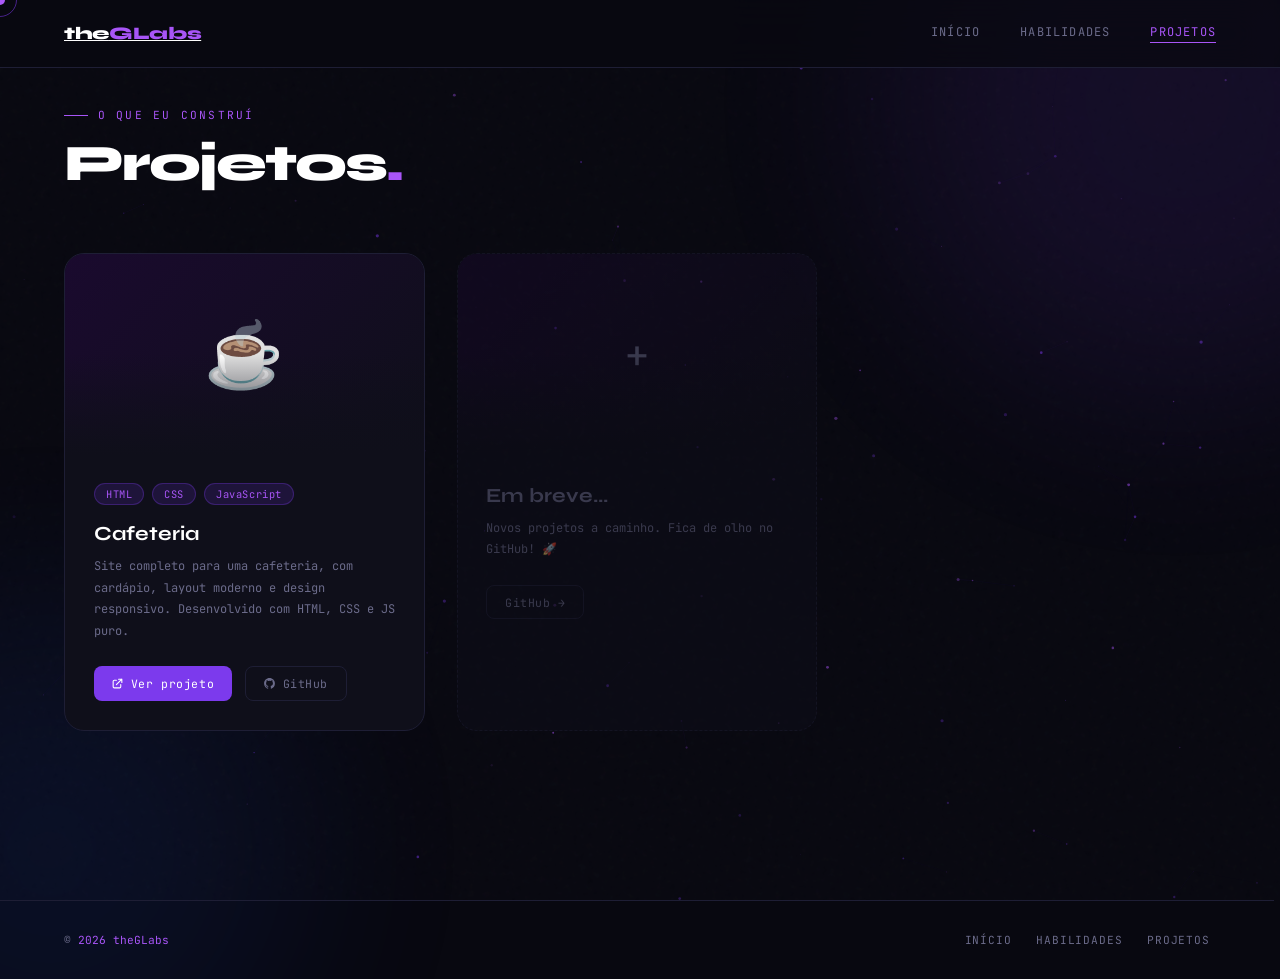
==== projetos.html @ 6a083416 "first commit" ====
<!DOCTYPE html>
<html lang="pt-BR">
<head>
  <meta charset="UTF-8"/>
  <meta name="viewport" content="width=device-width, initial-scale=1.0"/>
  <title>Projetos — Guilherme Fabris</title>
  <meta name="description" content="Projetos de Guilherme Fabris — desenvolvedor front-end."/>
  <meta name="theme-color" content="#7c3aed"/>
  <link rel="icon" type="image/svg+xml" href="data:image/svg+xml,<svg xmlns='http://www.w3.org/2000/svg' viewBox='0 0 32 32'><rect width='32' height='32' rx='8' fill='%237c3aed'/><text x='50%25' y='54%25' dominant-baseline='middle' text-anchor='middle' font-family='Arial Black,sans-serif' font-weight='900' font-size='18' fill='white'>G</text></svg>"/>
  <link rel="preconnect" href="https://fonts.googleapis.com">
  <link href="https://fonts.googleapis.com/css2?family=Syne:wght@400;600;700;800&family=JetBrains+Mono:wght@300;400;500&display=swap" rel="stylesheet">
  <link rel="stylesheet" href="css/global.css"/>
  <link rel="stylesheet" href="css/projects.css"/>
</head>
<body>

  <div id="progress-bar"></div>
  <div id="cursor"></div>
  <div id="cursor-ring"></div>
  <canvas id="particles"></canvas>
  <div class="bg-orb bg-orb-1"></div>
  <div class="bg-orb bg-orb-2"></div>

  <nav>
    <a class="nav-logo" href="index.html">the<span>GLabs</span></a>
    <div class="nav-links">
      <a href="index.html">Início</a>
      <a href="habilidades.html">Habilidades</a>
      <a href="projetos.html" class="active">Projetos</a>
    </div>
    <button class="nav-burger" id="burger" aria-label="Menu" onclick="toggleMenu()">
      <span></span><span></span><span></span>
    </button>
  </nav>

  <div class="nav-mobile" id="navMobile">
    <a href="index.html">Início</a>
    <a href="habilidades.html">Habilidades</a>
    <a href="projetos.html" class="active">Projetos</a>
  </div>

  <main class="inner-page">
    <div class="section-header fade-up">
      <div class="section-tag">O que eu construí</div>
      <h2 class="section-title">Projetos<span>.</span></h2>
    </div>

    <div class="projects-grid">
      <div class="project-card fade-up">
        <div class="project-thumb">☕</div>
        <div class="project-body">
          <div class="project-tags">
            <span class="project-tag">HTML</span>
            <span class="project-tag">CSS</span>
            <span class="project-tag">JavaScript</span>
          </div>
          <div class="project-title">Cafeteria</div>
          <div class="project-desc">
            Site completo para uma cafeteria, com cardápio, layout moderno e design responsivo.
            Desenvolvido com HTML, CSS e JS puro.
          </div>
          <div class="project-links">
            <a class="proj-link primary" href="https://portifolio-seven-umber-70.vercel.app" target="_blank" rel="noopener">
              <svg fill="none" viewBox="0 0 24 24" stroke="currentColor" stroke-width="2">
                <path stroke-linecap="round" stroke-linejoin="round" d="M10 6H6a2 2 0 00-2 2v10a2 2 0 002 2h10a2 2 0 002-2v-4M14 4h6m0 0v6m0-6L10 14"/>
              </svg>
              Ver projeto
            </a>
            <a class="proj-link secondary" href="https://github.com/theGLabs" target="_blank" rel="noopener">
              <svg viewBox="0 0 24 24" fill="currentColor">
                <path d="M12 2C6.477 2 2 6.484 2 12.017c0 4.425 2.865 8.18 6.839 9.504.5.092.682-.217.682-.483 0-.237-.008-.868-.013-1.703-2.782.605-3.369-1.343-3.369-1.343-.454-1.158-1.11-1.466-1.11-1.466-.908-.62.069-.608.069-.608 1.003.07 1.531 1.032 1.531 1.032.892 1.53 2.341 1.088 2.91.832.092-.647.35-1.088.636-1.338-2.22-.253-4.555-1.113-4.555-4.951 0-1.093.39-1.988 1.029-2.688-.103-.253-.446-1.272.098-2.65 0 0 .84-.27 2.75 1.026A9.564 9.564 0 0112 6.844c.85.004 1.705.115 2.504.337 1.909-1.296 2.747-1.027 2.747-1.027.546 1.379.202 2.398.1 2.651.64.7 1.028 1.595 1.028 2.688 0 3.848-2.339 4.695-4.566 4.943.359.309.678.92.678 1.855 0 1.338-.012 2.419-.012 2.747 0 .268.18.58.688.482A10.019 10.019 0 0022 12.017C22 6.484 17.522 2 12 2z"/>
              </svg>
              GitHub
            </a>
          </div>
        </div>
      </div>

      <div class="project-card fade-up placeholder-card">
        <div class="project-thumb placeholder-thumb">+</div>
        <div class="project-body">
          <div class="project-title placeholder-title">Em breve...</div>
          <div class="project-desc">Novos projetos a caminho. Fica de olho no GitHub! 🚀</div>
          <div class="project-links">
            <a class="proj-link secondary" href="https://github.com/theGLabs" target="_blank" rel="noopener">GitHub →</a>
          </div>
        </div>
      </div>
    </div>
  </main>

  <footer>
    <div class="footer-left">© <span id="footerYear"></span> <span>theGLabs</span></div>
    <div class="footer-right">
      <a href="index.html">Início</a>
      <a href="habilidades.html">Habilidades</a>
      <a href="projetos.html">Projetos</a>
    </div>
  </footer>

  <script src="js/cursor.js"></script>
  <script src="js/particles.js"></script>
  <script src="js/global.js"></script>
  <script src="js/projects.js"></script>
</body>
</html>
---- css/global.css ----
*, *::before, *::after {
  box-sizing: border-box;
  margin: 0;
  padding: 0;
}

:root {
  --bg:      #080810;
  --surface: #0f0f1a;
  --border:  #1e1e35;
  --accent:  #7c3aed;
  --accent2: #a855f7;
  --glow:    #7c3aed55;
  --text:    #e8e8f0;
  --muted:   #6b6b8a;
  --white:   #ffffff;
  --side:    clamp(1.5rem, 5vw, 4rem);
}

/* scrollbar */
::-webkit-scrollbar { width: 6px; }
::-webkit-scrollbar-track { background: var(--bg); }
::-webkit-scrollbar-thumb { background: var(--border); border-radius: 10px; }
::-webkit-scrollbar-thumb:hover { background: var(--accent); }

html {
  scroll-behavior: smooth;
  scrollbar-gutter: stable;
}

body {
  background: var(--bg);
  color: var(--text);
  font-family: 'JetBrains Mono', monospace;
  overflow-x: hidden;
  overflow-y: scroll;
  cursor: none;
}

/* noise overlay */
body::before {
  content: '';
  position: fixed;
  inset: 0;
  z-index: 0;
  background-image: url("data:image/svg+xml,%3Csvg viewBox='0 0 200 200' xmlns='http://www.w3.org/2000/svg'%3E%3Cfilter id='n'%3E%3CfeTurbulence type='fractalNoise' baseFrequency='0.65' numOctaves='3' stitchTiles='stitch'/%3E%3C/filter%3E%3Crect width='100%25' height='100%25' filter='url(%23n)' opacity='0.04'/%3E%3C/svg%3E");
  pointer-events: none;
  opacity: .5;
}

/* scroll progress bar */
#progress-bar {
  position: fixed;
  top: 0; left: 0;
  z-index: 200;
  height: 2px;
  background: linear-gradient(90deg, var(--accent), var(--accent2), #06b6d4);
  width: 0%;
  transition: width .1s linear;
  pointer-events: none;
}

/* cursor */
#cursor {
  position: fixed;
  top: 0; left: 0;
  z-index: 9999;
  width: 10px; height: 10px;
  background: var(--accent2);
  border-radius: 50%;
  pointer-events: none;
  transform: translate(-50%, -50%);
  mix-blend-mode: screen;
}

#cursor-ring {
  position: fixed;
  top: 0; left: 0;
  z-index: 9998;
  width: 34px; height: 34px;
  border: 1.5px solid var(--accent);
  border-radius: 50%;
  pointer-events: none;
  transform: translate(-50%, -50%);
  transition: width .2s, height .2s, opacity .2s, border-color .2s;
  opacity: .55;
}

#cursor-ring.hovered {
  width: 52px;
  height: 52px;
  opacity: 1;
  border-color: var(--accent2);
}

/* particles canvas */
#particles {
  position: fixed;
  inset: 0;
  z-index: 0;
  pointer-events: none;
}

/* nav */
nav {
  position: fixed;
  top: 0; left: 0; right: 0;
  z-index: 100;
  display: flex;
  align-items: center;
  justify-content: space-between;
  padding: 0 var(--side);
  height: 68px;
  background: rgba(8, 8, 16, .75);
  backdrop-filter: blur(20px);
  border-bottom: 1px solid var(--border);
}

.nav-logo {
  font-family: 'Syne', sans-serif;
  font-weight: 800;
  font-size: 1.1rem;
  color: var(--white);
  letter-spacing: -.02em;
  cursor: pointer;
}

.nav-logo span { color: var(--accent2); }

.nav-links {
  display: flex;
  gap: 2.5rem;
}

.nav-links a {
  color: var(--muted);
  text-decoration: none;
  font-size: .75rem;
  letter-spacing: .1em;
  text-transform: uppercase;
  transition: color .2s;
  position: relative;
  padding-bottom: 3px;
}

.nav-links a::after {
  content: '';
  position: absolute;
  bottom: 0; left: 0; right: 0;
  height: 1px;
  background: var(--accent2);
  transform: scaleX(0);
  transform-origin: left;
  transition: transform .25s ease;
}

.nav-links a:hover,
.nav-links a.active { color: var(--accent2); }

.nav-links a:hover::after,
.nav-links a.active::after { transform: scaleX(1); }

/* hamburger */
.nav-burger {
  display: none;
  flex-direction: column;
  gap: 5px;
  background: none;
  border: none;
  cursor: pointer;
  padding: 4px;
}

.nav-burger span {
  display: block;
  width: 22px; height: 2px;
  background: var(--text);
  border-radius: 2px;
  transition: all .3s;
}

.nav-burger.open span:nth-child(1) { transform: translateY(7px) rotate(45deg); }
.nav-burger.open span:nth-child(2) { opacity: 0; }
.nav-burger.open span:nth-child(3) { transform: translateY(-7px) rotate(-45deg); }

/* mobile menu */
.nav-mobile {
  display: none;
  position: fixed;
  top: 68px; left: 0; right: 0;
  background: rgba(8, 8, 16, .97);
  backdrop-filter: blur(20px);
  border-bottom: 1px solid var(--border);
  padding: 1.5rem var(--side);
  flex-direction: column;
  gap: 1.5rem;
  z-index: 99;
}

.nav-mobile.open { display: flex; }

.nav-mobile a {
  color: var(--muted);
  text-decoration: none;
  font-size: .85rem;
  letter-spacing: .12em;
  text-transform: uppercase;
  transition: color .2s;
}

.nav-mobile a:hover,
.nav-mobile a.active { color: var(--accent2); }

/* page transition overlay */
#page-transition {
  position: fixed;
  inset: 0;
  z-index: 500;
  background: var(--bg);
  pointer-events: none;
  opacity: 0;
  transition: opacity .25s ease;
}

#page-transition.in {
  opacity: 1;
  pointer-events: all;
}

/* bg orbs */
.bg-orb {
  position: fixed;
  border-radius: 50%;
  pointer-events: none;
  z-index: 0;
  filter: blur(100px);
  opacity: .1;
}

.bg-orb-1 {
  width: 600px; height: 600px;
  background: var(--accent);
  top: -200px; right: -200px;
}

.bg-orb-2 {
  width: 500px; height: 500px;
  background: #1d4ed8;
  bottom: -200px; left: -200px;
}

/* pages */
.page {
  min-height: 100vh;
  position: relative;
  z-index: 1;
}

/* inner pages */
.inner-page {
  display: block;
  min-height: 100vh;
  padding: 108px var(--side) 6rem;
}

.section-header { margin-bottom: 4rem; }

.section-tag {
  font-size: .7rem;
  letter-spacing: .2em;
  color: var(--accent2);
  text-transform: uppercase;
  display: flex;
  align-items: center;
  gap: .6rem;
  margin-bottom: 1rem;
}

.section-tag::before {
  content: '';
  display: inline-block;
  width: 24px; height: 1px;
  background: var(--accent2);
}

h2.section-title {
  font-family: 'Syne', sans-serif;
  font-weight: 800;
  font-size: clamp(2.5rem, 4vw, 4rem);
  line-height: 1;
  letter-spacing: -.04em;
  color: var(--white);
}

h2.section-title span { color: var(--accent2); }

/* fade up animation */
.fade-up {
  opacity: 0;
  transform: translateY(28px);
  transition: opacity .55s ease, transform .55s ease;
}

.fade-up.visible {
  opacity: 1;
  transform: translateY(0);
}

/* footer */
footer {
  position: relative;
  z-index: 1;
  border-top: 1px solid var(--border);
  padding: 2rem var(--side);
  display: flex;
  align-items: center;
  justify-content: space-between;
  flex-wrap: wrap;
  gap: 1rem;
}

.footer-left {
  font-size: .7rem;
  color: var(--muted);
}

.footer-left span { color: var(--accent2); }

.footer-right {
  display: flex;
  gap: 1.5rem;
}

.footer-right a {
  font-size: .7rem;
  color: var(--muted);
  text-decoration: none;
  letter-spacing: .08em;
  text-transform: uppercase;
  transition: color .2s;
}

.footer-right a:hover { color: var(--accent2); }

/* responsive */
@media (max-width: 900px) {
  .about-blurb { grid-template-columns: 1fr; }
  .nav-links { display: none; }
  .nav-burger { display: flex; }
}

@media (max-width: 600px) {
  h1.hero-name { font-size: 2.6rem; }
  .projects-grid { grid-template-columns: 1fr; }
  .skills-grid { grid-template-columns: 1fr; }
  .inner-page { padding-top: 96px; }
}
---- css/projects.css ----
.projects-grid {
  display: grid;
  grid-template-columns: repeat(auto-fill, minmax(340px, 1fr));
  gap: 2rem;
}

.project-card {
  background: var(--surface);
  border: 1px solid var(--border);
  border-radius: 20px;
  overflow: hidden;
  transition: transform .3s, box-shadow .3s, border-color .3s;
  position: relative;
}

.project-card:hover {
  transform: translateY(-6px);
  box-shadow: 0 30px 60px rgba(124, 58, 237, .2);
  border-color: var(--accent);
}

.project-thumb {
  width: 100%;
  height: 200px;
  background: linear-gradient(135deg, #1a0a2e, #0f0f1a);
  display: flex;
  align-items: center;
  justify-content: center;
  font-size: 4rem;
  position: relative;
  overflow: hidden;
}

.project-thumb::after {
  content: '';
  position: absolute;
  inset: 0;
  background: linear-gradient(to bottom, transparent 50%, var(--surface));
}

.project-body { padding: 1.8rem; }

.project-tags {
  display: flex;
  gap: .5rem;
  flex-wrap: wrap;
  margin-bottom: 1rem;
}

.project-tag {
  padding: .2rem .7rem;
  background: rgba(124, 58, 237, .15);
  border: 1px solid rgba(124, 58, 237, .3);
  border-radius: 100px;
  font-size: .65rem;
  color: var(--accent2);
  letter-spacing: .05em;
}

.project-title {
  font-family: 'Syne', sans-serif;
  font-weight: 700;
  font-size: 1.25rem;
  color: var(--white);
  margin-bottom: .6rem;
}

.project-desc {
  font-size: .75rem;
  color: var(--muted);
  line-height: 1.8;
  margin-bottom: 1.5rem;
}

.project-links { display: flex; gap: .8rem; }

.proj-link {
  display: inline-flex;
  align-items: center;
  gap: .4rem;
  padding: .55rem 1.1rem;
  border-radius: 8px;
  font-size: .72rem;
  text-decoration: none;
  transition: all .2s;
  letter-spacing: .05em;
}

.proj-link.primary { background: var(--accent); color: #fff; }
.proj-link.primary:hover { background: var(--accent2); box-shadow: 0 0 20px var(--glow); }

.proj-link.secondary { border: 1px solid var(--border); color: var(--muted); }
.proj-link.secondary:hover { border-color: var(--accent2); color: var(--accent2); }

.proj-link svg { width: 13px; height: 13px; }

/* placeholder card */
.placeholder-card { border-style: dashed; }
.placeholder-card.visible { opacity: .5; }
.placeholder-thumb { font-size: 2.5rem; color: var(--muted); }
.placeholder-title { color: var(--muted); }
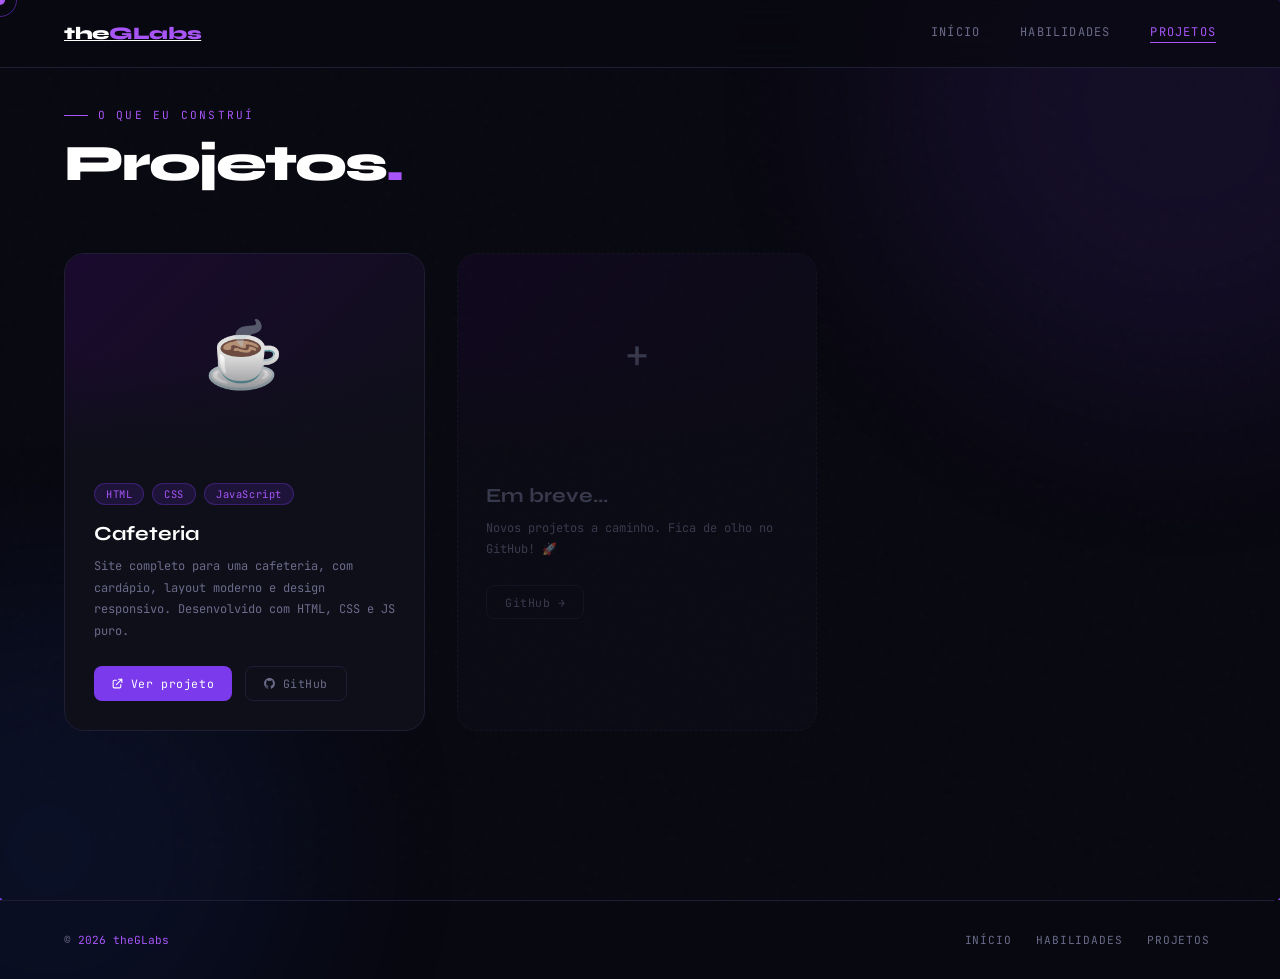
==== commit e069e582: "fix: ..." ====
--- a/projetos.html
+++ b/projetos.html
@@ -47,7 +47,7 @@
 
     <div class="projects-grid">
       <div class="project-card fade-up">
-        <div class="project-thumb">☕</div>
+        <div class="project-thumb">☕️</div>
         <div class="project-body">
           <div class="project-tags">
             <span class="project-tag">HTML</span>
@@ -60,7 +60,7 @@
             Desenvolvido com HTML, CSS e JS puro.
           </div>
           <div class="project-links">
-            <a class="proj-link primary" href="https://portifolio-seven-umber-70.vercel.app" target="_blank" rel="noopener">
+            <a class="proj-link primary" href="https://cafeteria-website-black.vercel.app/" target="_blank" rel="noopener">
               <svg fill="none" viewBox="0 0 24 24" stroke="currentColor" stroke-width="2">
                 <path stroke-linecap="round" stroke-linejoin="round" d="M10 6H6a2 2 0 00-2 2v10a2 2 0 002 2h10a2 2 0 002-2v-4M14 4h6m0 0v6m0-6L10 14"/>
               </svg>
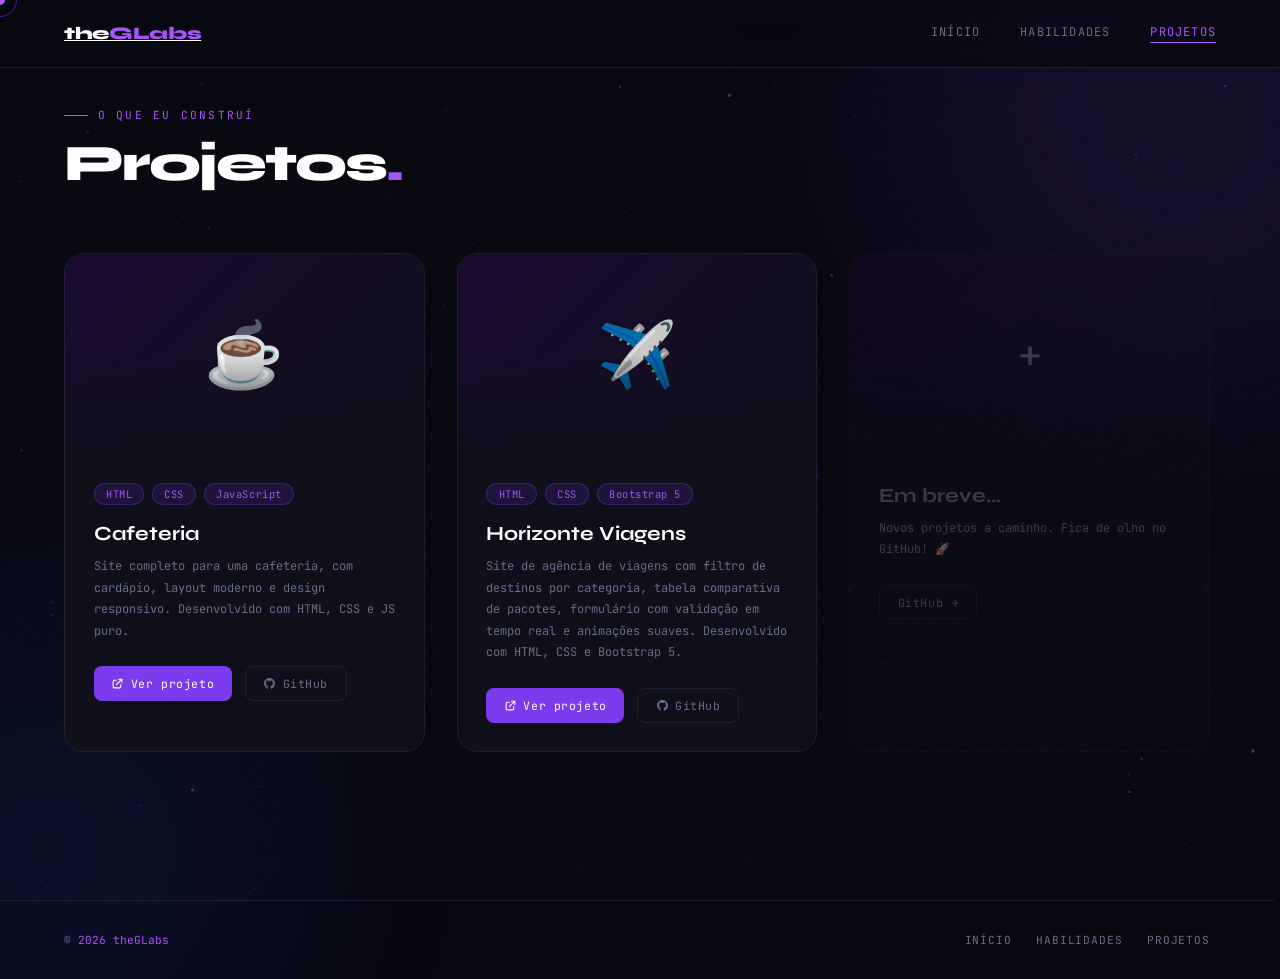
==== commit 705d33f4: "novo projeto adicionado" ====
--- a/projetos.html
+++ b/projetos.html
@@ -76,6 +76,33 @@
         </div>
       </div>
 
+      <div class="project-card fade-up">
+  <div class="project-thumb">✈️</div>
+  <div class="project-body">
+    <div class="project-tags">
+      <span class="project-tag">HTML</span>
+      <span class="project-tag">CSS</span>
+      <span class="project-tag">Bootstrap 5</span>
+    </div>
+    <div class="project-title">Horizonte Viagens</div>
+    <div class="project-desc">
+      Site de agência de viagens com filtro de destinos por categoria, tabela comparativa de pacotes, formulário com validação em tempo real e animações suaves. Desenvolvido com HTML, CSS e Bootstrap 5.
+    </div>
+    <div class="project-links">
+      <a class="proj-link primary" href="https://agencia-viagens-virid.vercel.app/" target="_blank" rel="noopener">
+        <svg fill="none" viewBox="0 0 24 24" stroke="currentColor" stroke-width="2">
+          <path stroke-linecap="round" stroke-linejoin="round" d="M10 6H6a2 2 0 00-2 2v10a2 2 0 002 2h10a2 2 0 002-2v-4M14 4h6m0 0v6m0-6L10 14"/>
+        </svg>
+        Ver projeto
+      </a>
+      <a class="proj-link secondary" href="https://github.com/theGLabs/agencia-viagens" target="_blank" rel="noopener">
+        <svg viewBox="0 0 24 24" fill="currentColor"><path d="M12 2C6.477 2 2 6.484 2 12.017c0 4.425 2.865 8.18 6.839 9.504.5.092.682-.217.682-.483 0-.237-.008-.868-.013-1.703-2.782.605-3.369-1.343-3.369-1.343-.454-1.158-1.11-1.466-1.11-1.466-.908-.62.069-.608.069-.608 1.003.07 1.531 1.032 1.531 1.032.892 1.53 2.341 1.088 2.91.832.092-.647.35-1.088.636-1.338-2.22-.253-4.555-1.113-4.555-4.951 0-1.093.39-1.988 1.029-2.688-.103-.253-.446-1.272.098-2.65 0 0 .84-.27 2.75 1.026A9.564 9.564 0 0112 6.844c.85.004 1.705.115 2.504.337 1.909-1.296 2.747-1.027 2.747-1.027.546 1.379.202 2.398.1 2.651.64.7 1.028 1.595 1.028 2.688 0 3.848-2.339 4.695-4.566 4.943.359.309.678.92.678 1.855 0 1.338-.012 2.419-.012 2.747 0 .268.18.58.688.482A10.019 10.019 0 0022 12.017C22 6.484 17.522 2 12 2z"/></svg>
+        GitHub
+      </a>
+    </div>
+  </div>
+</div>
+
       <div class="project-card fade-up placeholder-card">
         <div class="project-thumb placeholder-thumb">+</div>
         <div class="project-body">
--- a/css/global.css
+++ b/css/global.css
@@ -34,7 +34,7 @@
   font-family: 'JetBrains Mono', monospace;
   overflow-x: hidden;
   overflow-y: scroll;
-  cursor: none;
+  cursor: auto;
 }
 
 /* noise overlay */
